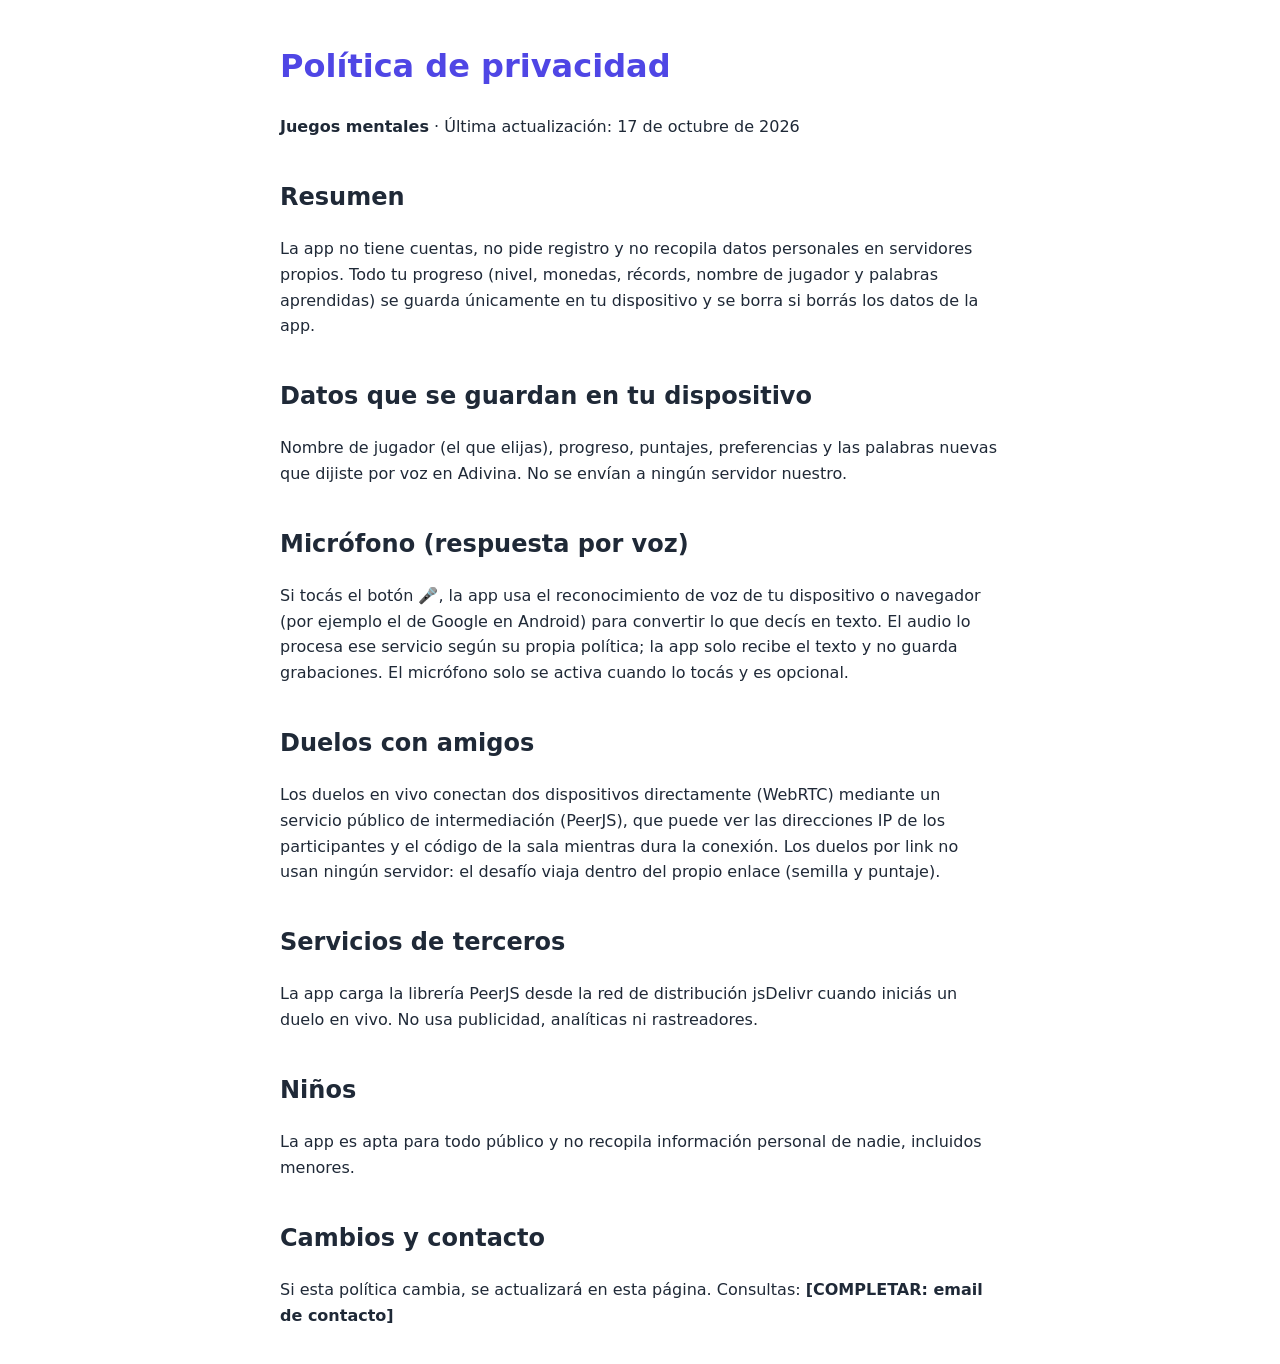
==== privacidad.html @ 021ebecd "Preparar publicación en Google Play: manifest, privacidad, gráficos y guía Co-Authored-By: Claude So" ====
<!doctype html><html lang="es"><head><meta charset="utf-8"><meta name="viewport" content="width=device-width,initial-scale=1"><title>Política de privacidad · Juegos mentales</title>
<style>body{font:16px/1.6 system-ui,sans-serif;max-width:720px;margin:0 auto;padding:20px;color:#1f2937}h1{color:#4f46e5}h2{margin-top:1.6em}</style></head><body>
<h1>Política de privacidad</h1><p><b>Juegos mentales</b> · Última actualización: 17 de octubre de 2026</p>
<h2>Resumen</h2><p>La app no tiene cuentas, no pide registro y no recopila datos personales en servidores propios. Todo tu progreso (nivel, monedas, récords, nombre de jugador y palabras aprendidas) se guarda únicamente en tu dispositivo y se borra si borrás los datos de la app.</p>
<h2>Datos que se guardan en tu dispositivo</h2><p>Nombre de jugador (el que elijas), progreso, puntajes, preferencias y las palabras nuevas que dijiste por voz en Adivina. No se envían a ningún servidor nuestro.</p>
<h2>Micrófono (respuesta por voz)</h2><p>Si tocás el botón 🎤, la app usa el reconocimiento de voz de tu dispositivo o navegador (por ejemplo el de Google en Android) para convertir lo que decís en texto. El audio lo procesa ese servicio según su propia política; la app solo recibe el texto y no guarda grabaciones. El micrófono solo se activa cuando lo tocás y es opcional.</p>
<h2>Duelos con amigos</h2><p>Los duelos en vivo conectan dos dispositivos directamente (WebRTC) mediante un servicio público de intermediación (PeerJS), que puede ver las direcciones IP de los participantes y el código de la sala mientras dura la conexión. Los duelos por link no usan ningún servidor: el desafío viaja dentro del propio enlace (semilla y puntaje).</p>
<h2>Servicios de terceros</h2><p>La app carga la librería PeerJS desde la red de distribución jsDelivr cuando iniciás un duelo en vivo. No usa publicidad, analíticas ni rastreadores.</p>
<h2>Niños</h2><p>La app es apta para todo público y no recopila información personal de nadie, incluidos menores.</p>
<h2>Cambios y contacto</h2><p>Si esta política cambia, se actualizará en esta página. Consultas: <b>[COMPLETAR: email de contacto]</b></p></body></html>
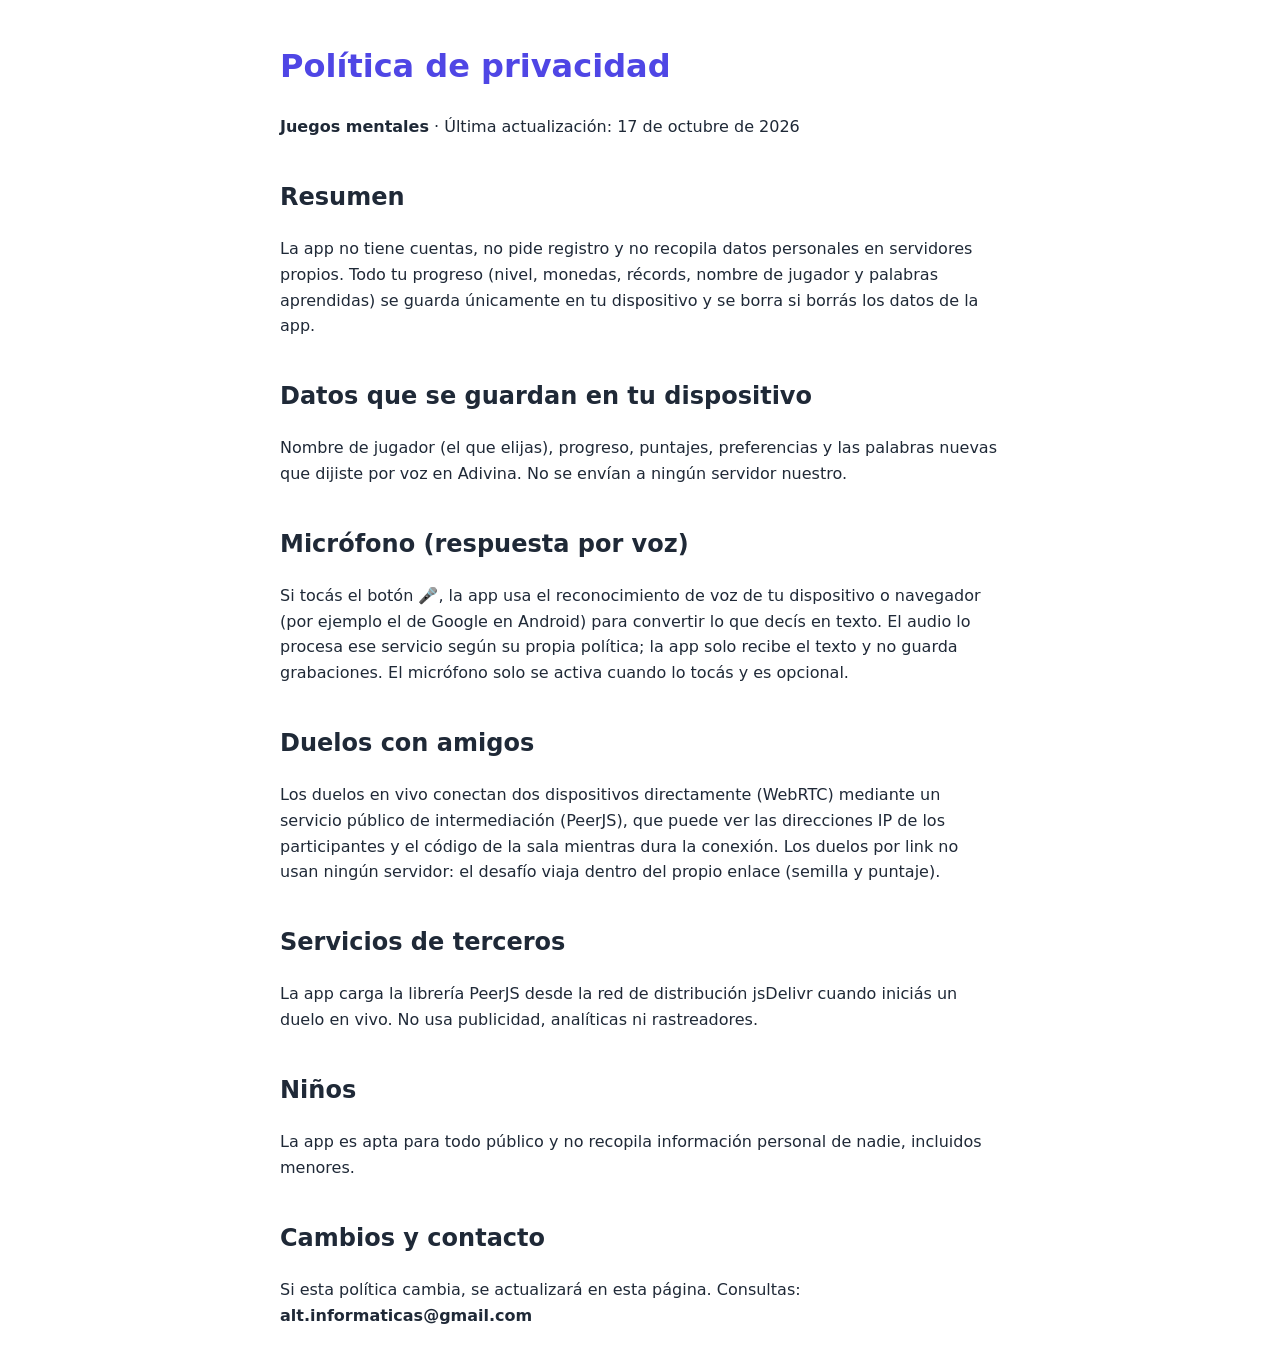
==== commit 6cb52e2d: "Duelos Android/iOS: aviso de instalación, texto de invitación y mail de contacto Co-Authored-By: Cla" ====
--- a/privacidad.html
+++ b/privacidad.html
@@ -7,4 +7,4 @@
 <h2>Duelos con amigos</h2><p>Los duelos en vivo conectan dos dispositivos directamente (WebRTC) mediante un servicio público de intermediación (PeerJS), que puede ver las direcciones IP de los participantes y el código de la sala mientras dura la conexión. Los duelos por link no usan ningún servidor: el desafío viaja dentro del propio enlace (semilla y puntaje).</p>
 <h2>Servicios de terceros</h2><p>La app carga la librería PeerJS desde la red de distribución jsDelivr cuando iniciás un duelo en vivo. No usa publicidad, analíticas ni rastreadores.</p>
 <h2>Niños</h2><p>La app es apta para todo público y no recopila información personal de nadie, incluidos menores.</p>
-<h2>Cambios y contacto</h2><p>Si esta política cambia, se actualizará en esta página. Consultas: <b>[COMPLETAR: email de contacto]</b></p></body></html>
+<h2>Cambios y contacto</h2><p>Si esta política cambia, se actualizará en esta página. Consultas: <b>alt.informaticas@gmail.com</b></p></body></html>
